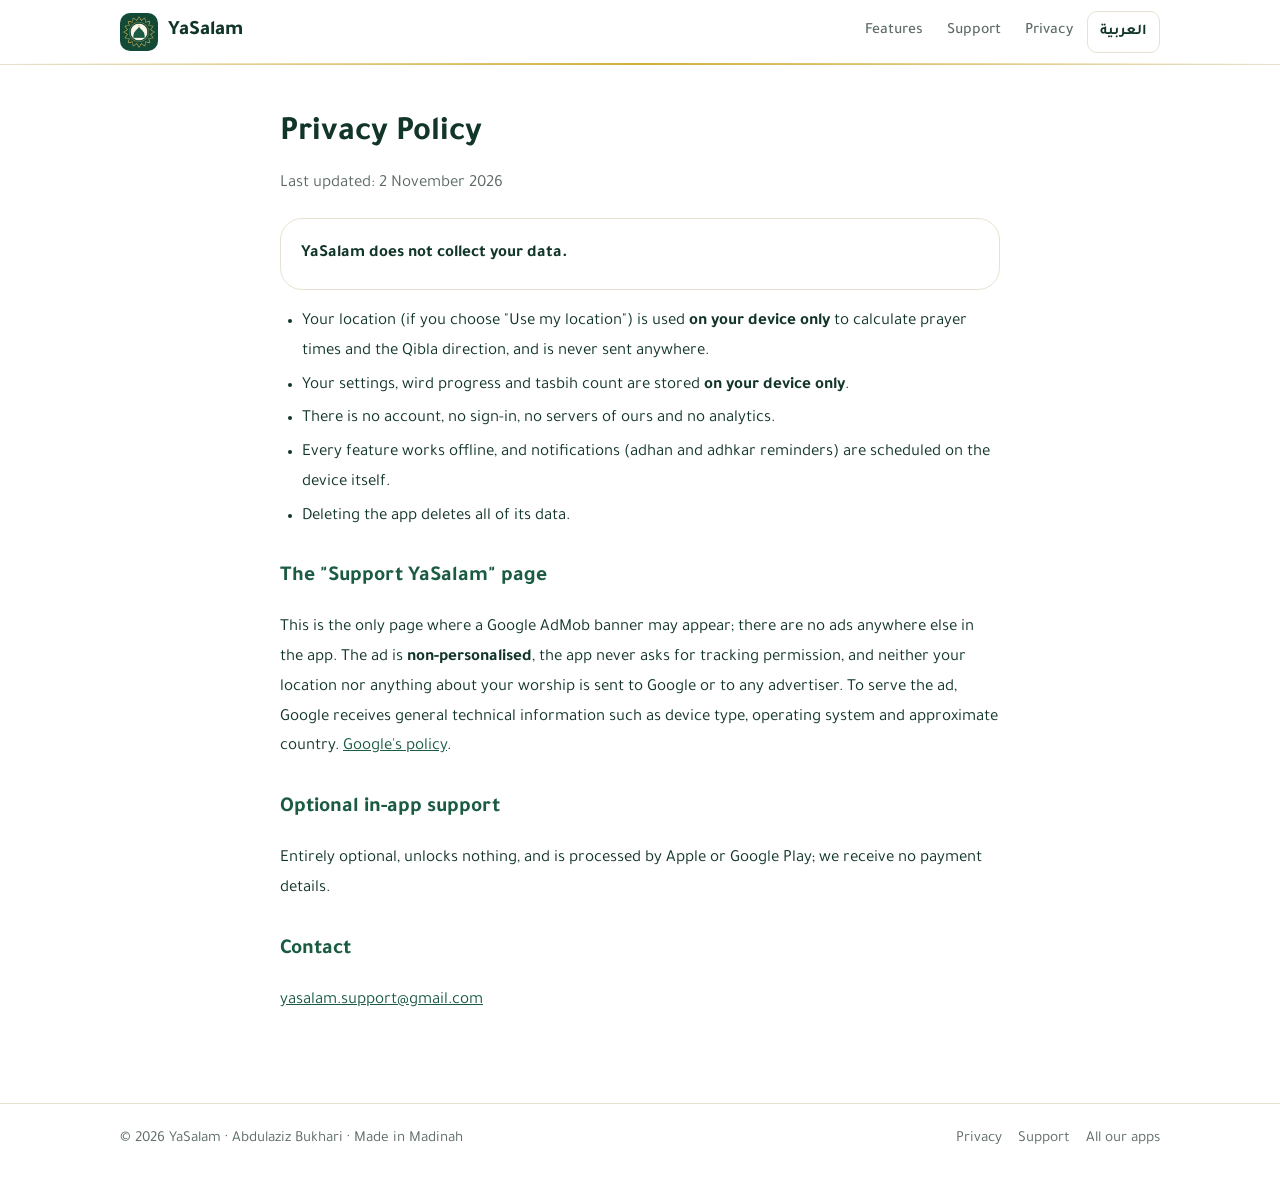
==== privacy.html @ 7290b542 "YaSalam website: landing, privacy, support Co-Authored-By: Claude Opus 5.5 <noreply@anthropic.com> C" ====
<!doctype html>
<html lang="ar" dir="rtl" data-l="ar">
<head>
<meta charset="utf-8">
<meta name="viewport" content="width=device-width, initial-scale=1, viewport-fit=cover">
<title>سياسة الخصوصية · ياسلام</title>
<meta name="description" content="سياسة الخصوصية لتطبيق ياسلام. YaSalam privacy policy.">
<meta name="theme-color" content="#FFFFFF" media="(prefers-color-scheme: light)">
<meta name="theme-color" content="#0F2A20" media="(prefers-color-scheme: dark)">
<meta property="og:title" content="سياسة الخصوصية · ياسلام">
<meta property="og:description" content="سياسة الخصوصية لتطبيق ياسلام. YaSalam privacy policy.">
<meta property="og:image" content="https://bukhaa0s-cyber.github.io/yasalam-app/img/og-ar.jpg">
<meta property="og:type" content="website">
<link rel="icon" href="img/favicon.png">
<link rel="apple-touch-icon" href="img/apple-touch-icon.png">
<link rel="preconnect" href="https://fonts.googleapis.com">
<link rel="preconnect" href="https://fonts.gstatic.com" crossorigin>
<link href="https://fonts.googleapis.com/css2?family=Amiri:wght@400;700&family=Tajawal:wght@400;500;700;800&display=swap" rel="stylesheet">
<link rel="stylesheet" href="site.css">
<script src="lang.js"></script>
</head>
<body>
<header class="top"><div class="wrap">
  <a class="brand" href="./"><img src="img/icon-512.png" alt="" width="38" height="38"><span class="ar">ياسلام</span><span class="en">YaSalam</span></a>
  <nav class="nav">
    <a class="hide-sm" href="./#features"><span class="ar">المزايا</span><span class="en">Features</span></a>
    <a href="support.html"><span class="ar">الدعم</span><span class="en">Support</span></a>
    <a class="hide-sm" href="privacy.html"><span class="ar">الخصوصية</span><span class="en">Privacy</span></a>
    <button class="lang" onclick="toggleLang()"><span class="ar">English</span><span class="en">العربية</span></button>
  </nav>
</div></header>

<main class="doc">
  <div class="ar">
    <h1>سياسة الخصوصية</h1><p class="date">آخر تحديث: ٢ نوفمبر ٢٠٢٦</p>
    <div class="card"><b>ياسلام لا يجمع بياناتك.</b></div>
    <ul>
      <li>موقعك (إن اخترت «استخدم موقعي») يُستعمل <b>على جهازك فقط</b> لحساب مواقيت الصلاة واتجاه القبلة، ولا يُرسل إلى أي مكان.</li>
      <li>إعداداتك وتقدّمك في الأوراد وعدّاد السبحة محفوظة <b>على جهازك فقط</b>.</li>
      <li>لا يوجد حساب، ولا تسجيل دخول، ولا خوادم خاصة بنا، ولا تحليلات.</li>
      <li>التطبيق يعمل بدون إنترنت في كل وظائفه، والتنبيهات (الأذان وتذكير الأذكار) تُجدوَل على جهازك نفسه.</li>
      <li>إذا حذفت التطبيق، تُحذف كل بياناته معه.</li>
    </ul>
    <h2>صفحة «ادعم ياسلام»</h2>
    <p>هي الصفحة الوحيدة التي قد يظهر فيها بانر إعلاني من Google AdMob، ولا يظهر في أي مكان آخر من التطبيق. الإعلان <b>غير مخصّص</b>، ولا يطلب التطبيق إذن التتبّع، ولا يُرسل موقعك أو أي شيء عن عباداتك إلى Google أو إلى أي معلن. لعرض الإعلان تستقبل Google معلومات تقنية عامة مثل نوع الجهاز ونظامه والبلد التقريبي. <a href="https://policies.google.com/technologies/ads" rel="noopener">سياسة Google</a>.</p>
    <h2>الدعم بالشراء داخل التطبيق</h2>
    <p>اختياري تماماً، ولا يفتح أي ميزة، وتتم معالجته بالكامل عبر Apple أو Google Play، ولا نستقبل أي بيانات دفع.</p>
    <h2>التواصل</h2>
    <p><a href="mailto:yasalam.support@gmail.com?subject=YaSalam">yasalam.support@gmail.com</a></p>
  </div>
  <div class="en">
    <h1>Privacy Policy</h1><p class="date">Last updated: 2 November 2026</p>
    <div class="card"><b>YaSalam does not collect your data.</b></div>
    <ul>
      <li>Your location (if you choose "Use my location") is used <b>on your device only</b> to calculate prayer times and the Qibla direction, and is never sent anywhere.</li>
      <li>Your settings, wird progress and tasbih count are stored <b>on your device only</b>.</li>
      <li>There is no account, no sign-in, no servers of ours and no analytics.</li>
      <li>Every feature works offline, and notifications (adhan and adhkar reminders) are scheduled on the device itself.</li>
      <li>Deleting the app deletes all of its data.</li>
    </ul>
    <h2>The "Support YaSalam" page</h2>
    <p>This is the only page where a Google AdMob banner may appear; there are no ads anywhere else in the app. The ad is <b>non-personalised</b>, the app never asks for tracking permission, and neither your location nor anything about your worship is sent to Google or to any advertiser. To serve the ad, Google receives general technical information such as device type, operating system and approximate country. <a href="https://policies.google.com/technologies/ads" rel="noopener">Google's policy</a>.</p>
    <h2>Optional in-app support</h2>
    <p>Entirely optional, unlocks nothing, and is processed by Apple or Google Play; we receive no payment details.</p>
    <h2>Contact</h2>
    <p><a href="mailto:yasalam.support@gmail.com?subject=YaSalam">yasalam.support@gmail.com</a></p>
  </div>
</main>
<footer><div class="wrap">
  <span>© 2026 <span class="ar">ياسلام · عبدالعزيز بخاري · صُنع في المدينة المنورة</span><span class="en">YaSalam · Abdulaziz Bukhari · Made in Madinah</span></span>
  <span class="links">
    <a href="privacy.html"><span class="ar">سياسة الخصوصية</span><span class="en">Privacy</span></a>
    <a href="support.html"><span class="ar">الدعم</span><span class="en">Support</span></a>
    <a href="/"><span class="ar">كل تطبيقاتنا</span><span class="en">All our apps</span></a>
  </span>
</div></footer>
</body>
</html>
---- site.css ----
:root{
  --bg:#FFFFFF; --bg2:#F7F4EA; --card:#FFFFFF; --ink:#12352A; --muted:#5D6B64; --line:#E7E1CF;
  --green:#1A5B42; --green2:#134A35; --gold:#D4AF37; --goldt:#8A6A18; --radius:22px;
}
@media (prefers-color-scheme:dark){
  :root:not([data-theme="light"]){--bg:#0F2A20;--bg2:#13342A;--card:#16392E;--ink:#F3EFE3;--muted:#A9B8B0;--line:#24493C;--green:#7FC4A3;--green2:#0F2A20;--gold:#E2C15A;--goldt:#E2C15A}
}
:root[data-theme="dark"]{--bg:#0F2A20;--bg2:#13342A;--card:#16392E;--ink:#F3EFE3;--muted:#A9B8B0;--line:#24493C;--green:#7FC4A3;--green2:#0F2A20;--gold:#E2C15A;--goldt:#E2C15A}
*{box-sizing:border-box}
html{-webkit-text-size-adjust:100%;scroll-behavior:smooth}
body{margin:0;background:var(--bg);color:var(--ink);font:17px/1.75 'Tajawal',-apple-system,'Segoe UI',Roboto,sans-serif;-webkit-font-smoothing:antialiased}
html[data-l='ar'] .en,html[data-l='en'] .ar{display:none!important}
a{color:var(--green)}
img{display:block;max-width:100%}
.wrap{max-width:1080px;margin:0 auto;padding:0 20px}
.amiri{font-family:'Amiri',serif}
header.top{position:sticky;top:0;z-index:10;background:color-mix(in srgb,var(--bg) 88%,transparent);backdrop-filter:blur(12px);border-bottom:1px solid var(--line)}
header.top::after{content:'';position:absolute;inset:auto 0 -1px 0;height:2px;background:linear-gradient(90deg,transparent,var(--gold),transparent)}
header.top .wrap{display:flex;align-items:center;justify-content:space-between;height:64px;gap:12px}
.brand{display:flex;align-items:center;gap:10px;text-decoration:none;color:var(--ink);font-weight:800;font-size:1.2em}
.brand img{width:38px;height:38px;border-radius:10px}
.nav{display:flex;align-items:center;gap:4px}
.nav a{text-decoration:none;color:var(--muted);font-weight:500;font-size:.92em;padding:8px 10px;border-radius:10px}
.nav a:hover{color:var(--ink);background:var(--bg2)}
.lang{border:1px solid var(--line);background:var(--card);color:var(--ink);border-radius:10px;padding:7px 12px;font:inherit;font-weight:700;font-size:.88em;cursor:pointer}
.lang:hover{border-color:var(--gold)}
@media (max-width:560px){.hide-sm{display:none}}

.hero{position:relative;text-align:center;padding:56px 0 24px;overflow:hidden}
.hero .arch{position:absolute;left:50%;top:0;transform:translateX(-50%);width:min(760px,140vw);height:auto;opacity:.9;z-index:-1;-webkit-mask-image:linear-gradient(#000 55%,transparent);mask-image:linear-gradient(#000 55%,transparent)}
.hero .icon{width:120px;height:120px;border-radius:28px;margin:40px auto 18px;box-shadow:0 0 0 2px var(--gold),0 24px 40px -18px rgba(19,74,53,.5)}
.hero h1{margin:0;font-size:clamp(2.6em,8vw,4em);line-height:1.1;font-weight:800;color:var(--ink)}
.hero .sub{margin:12px auto 0;max-width:620px;font-size:1.15em;color:var(--muted)}
.verse{margin:26px auto 0;max-width:640px;font-family:'Amiri',serif;font-size:1.45em;line-height:2;color:var(--green)}
.verse small{display:block;font-family:'Tajawal',sans-serif;font-size:.55em;color:var(--goldt)}
.cta{display:flex;flex-wrap:wrap;gap:10px;justify-content:center;margin:28px 0 0}
.btn{display:inline-flex;align-items:center;gap:8px;text-decoration:none;font-weight:700;padding:13px 22px;border-radius:14px;background:var(--green2);color:#fff;box-shadow:0 12px 24px -12px rgba(19,74,53,.6)}
:root[data-theme="dark"] .btn{background:var(--gold);color:#0F2A20}
@media (prefers-color-scheme:dark){:root:not([data-theme="light"]) .btn{background:var(--gold);color:#0F2A20}}
.btn.ghost{background:transparent;color:var(--ink);border:1px solid var(--line);box-shadow:none}
.soon{display:inline-flex;align-items:center;gap:8px;margin-top:16px;font-size:.9em;font-weight:500;color:var(--muted)}
.soon i{width:8px;height:8px;border-radius:50%;background:var(--gold);box-shadow:0 0 0 4px color-mix(in srgb,var(--gold) 25%,transparent)}

.shots{display:flex;gap:16px;overflow-x:auto;scroll-snap-type:x mandatory;padding:30px 20px 24px;margin:0 auto;max-width:1120px;scrollbar-width:thin}
.shots img{flex:0 0 auto;width:min(240px,62vw);border-radius:22px;scroll-snap-align:center;box-shadow:0 18px 36px -20px rgba(19,74,53,.45);border:1px solid var(--line)}

h2.sec{text-align:center;font-size:1.8em;margin:40px 0 6px}
h2.sec::after{content:'';display:block;width:56px;height:3px;margin:12px auto 0;border-radius:3px;background:var(--gold)}
p.sec{text-align:center;color:var(--muted);margin:0 0 22px}
.grid{display:grid;grid-template-columns:repeat(auto-fit,minmax(240px,1fr));gap:14px}
.f{background:var(--card);border:1px solid var(--line);border-radius:var(--radius);padding:20px}
.f .e{width:44px;height:44px;border-radius:12px;display:grid;place-items:center;background:color-mix(in srgb,var(--gold) 16%,transparent);color:var(--goldt);margin-bottom:10px}
.f .e svg{width:24px;height:24px}
.f h3{margin:0 0 4px;font-size:1.1em}
.f p{margin:0;color:var(--muted);font-size:.95em}
.free{margin:34px 0 0;background:var(--bg2);border:1px solid var(--line);border-radius:var(--radius);padding:24px;text-align:center}
.free h3{margin:0 0 6px;font-size:1.3em}
.free p{margin:0;color:var(--muted)}

.doc{max-width:760px;margin:0 auto;padding:40px 20px 20px}
.doc h1{font-size:2em;margin:0 0 4px}
.doc .date{color:var(--muted);margin:0 0 20px}
.doc h2{font-size:1.25em;margin:28px 0 8px;color:var(--green)}
.doc ul{padding-inline-start:22px}
.doc li{margin:4px 0}
.card{background:var(--card);border:1px solid var(--line);border-radius:var(--radius);padding:20px;margin:14px 0}
details{background:var(--card);border:1px solid var(--line);border-radius:16px;padding:14px 18px;margin:10px 0}
summary{cursor:pointer;font-weight:700}
details p{margin:10px 0 0;color:var(--muted)}

footer{margin-top:50px;border-top:1px solid var(--line);padding:22px 0 30px;color:var(--muted);font-size:.9em}
footer .wrap{display:flex;flex-wrap:wrap;gap:10px 22px;justify-content:space-between;align-items:center}
footer a{color:var(--muted);text-decoration:none}
footer a:hover{color:var(--ink)}
footer .links{display:flex;gap:16px;flex-wrap:wrap}
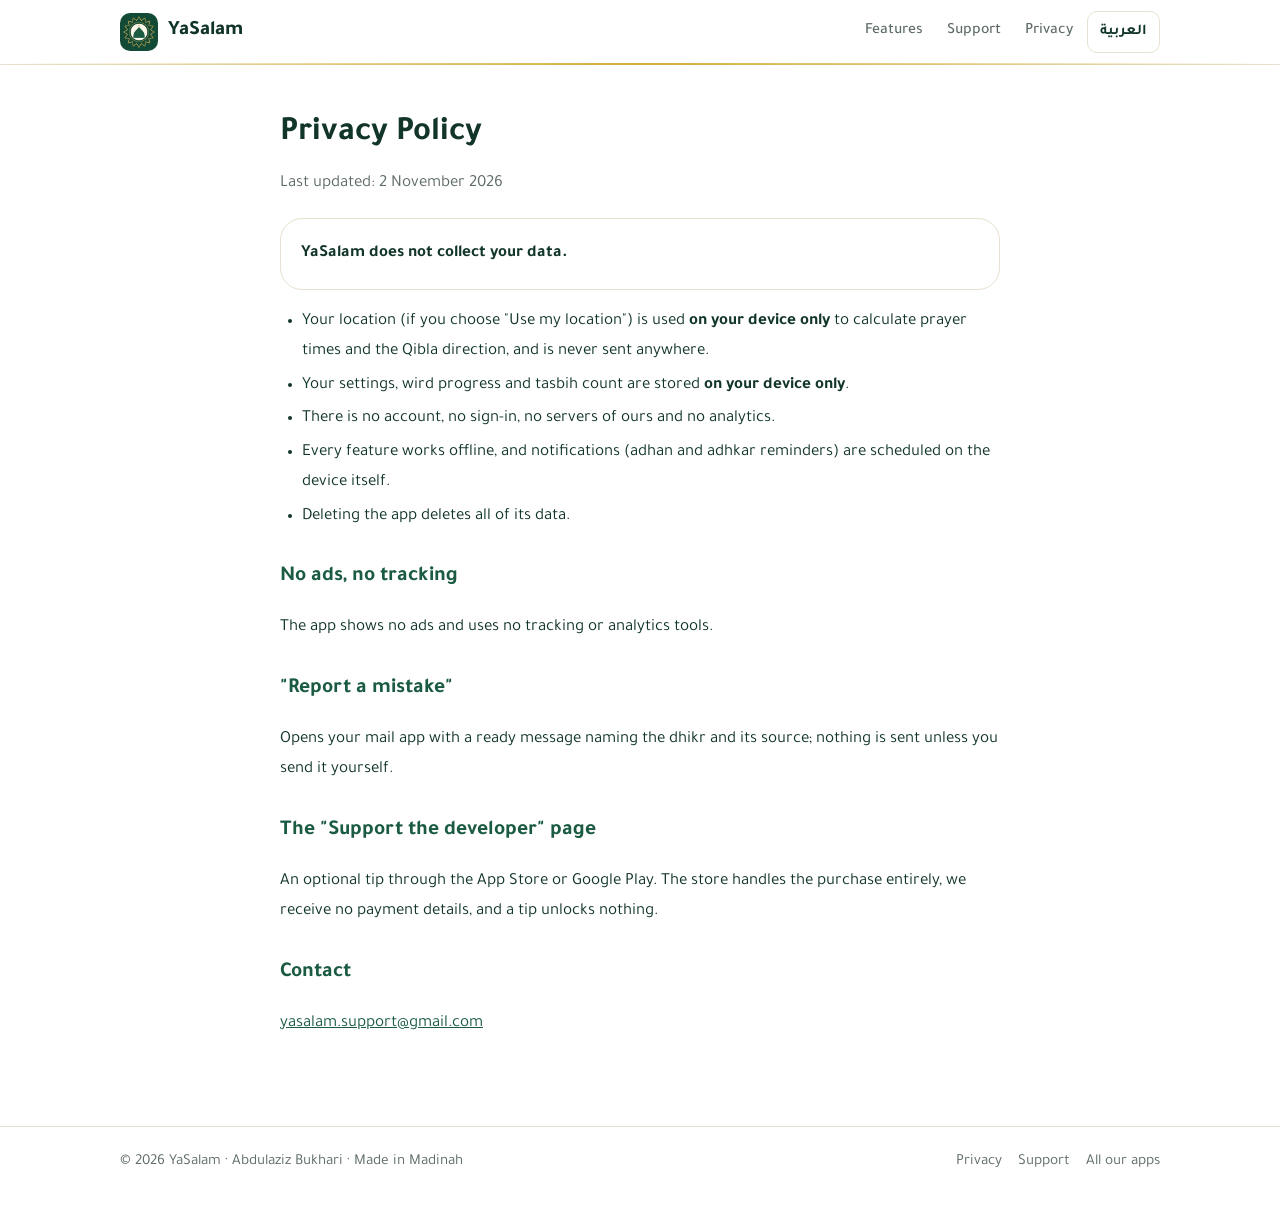
==== commit a3185e47: "No ads, «ادعم المطوّر», Ramadan, report a mistake Privacy page: no ads or tracking; the report link " ====
--- a/privacy.html
+++ b/privacy.html
@@ -41,10 +41,12 @@
       <li>التطبيق يعمل بدون إنترنت في كل وظائفه، والتنبيهات (الأذان وتذكير الأذكار) تُجدوَل على جهازك نفسه.</li>
       <li>إذا حذفت التطبيق، تُحذف كل بياناته معه.</li>
     </ul>
-    <h2>صفحة «ادعم ياسلام»</h2>
-    <p>هي الصفحة الوحيدة التي قد يظهر فيها بانر إعلاني من Google AdMob، ولا يظهر في أي مكان آخر من التطبيق. الإعلان <b>غير مخصّص</b>، ولا يطلب التطبيق إذن التتبّع، ولا يُرسل موقعك أو أي شيء عن عباداتك إلى Google أو إلى أي معلن. لعرض الإعلان تستقبل Google معلومات تقنية عامة مثل نوع الجهاز ونظامه والبلد التقريبي. <a href="https://policies.google.com/technologies/ads" rel="noopener">سياسة Google</a>.</p>
-    <h2>الدعم بالشراء داخل التطبيق</h2>
-    <p>اختياري تماماً، ولا يفتح أي ميزة، وتتم معالجته بالكامل عبر Apple أو Google Play، ولا نستقبل أي بيانات دفع.</p>
+    <h2>لا إعلانات ولا تتبّع</h2>
+    <p>لا يعرض التطبيق أي إعلانات، ولا يستخدم أي أدوات تتبّع أو تحليلات.</p>
+    <h2>«أبلغ عن خطأ»</h2>
+    <p>يفتح تطبيق البريد عندك برسالة جاهزة فيها اسم الذكر ومصدره، ولا يُرسل شيء إلا إذا أرسلته أنت.</p>
+    <h2>صفحة «ادعم المطوّر»</h2>
+    <p>إكرامية اختيارية عبر متجر Apple أو Google Play. يعالج المتجر عملية الشراء بالكامل، ولا نستقبل أي بيانات دفع، والإكرامية لا تفتح أي ميزة.</p>
     <h2>التواصل</h2>
     <p><a href="mailto:yasalam.support@gmail.com?subject=YaSalam">yasalam.support@gmail.com</a></p>
   </div>
@@ -58,10 +60,12 @@
       <li>Every feature works offline, and notifications (adhan and adhkar reminders) are scheduled on the device itself.</li>
       <li>Deleting the app deletes all of its data.</li>
     </ul>
-    <h2>The "Support YaSalam" page</h2>
-    <p>This is the only page where a Google AdMob banner may appear; there are no ads anywhere else in the app. The ad is <b>non-personalised</b>, the app never asks for tracking permission, and neither your location nor anything about your worship is sent to Google or to any advertiser. To serve the ad, Google receives general technical information such as device type, operating system and approximate country. <a href="https://policies.google.com/technologies/ads" rel="noopener">Google's policy</a>.</p>
-    <h2>Optional in-app support</h2>
-    <p>Entirely optional, unlocks nothing, and is processed by Apple or Google Play; we receive no payment details.</p>
+    <h2>No ads, no tracking</h2>
+    <p>The app shows no ads and uses no tracking or analytics tools.</p>
+    <h2>"Report a mistake"</h2>
+    <p>Opens your mail app with a ready message naming the dhikr and its source; nothing is sent unless you send it yourself.</p>
+    <h2>The "Support the developer" page</h2>
+    <p>An optional tip through the App Store or Google Play. The store handles the purchase entirely, we receive no payment details, and a tip unlocks nothing.</p>
     <h2>Contact</h2>
     <p><a href="mailto:yasalam.support@gmail.com?subject=YaSalam">yasalam.support@gmail.com</a></p>
   </div>
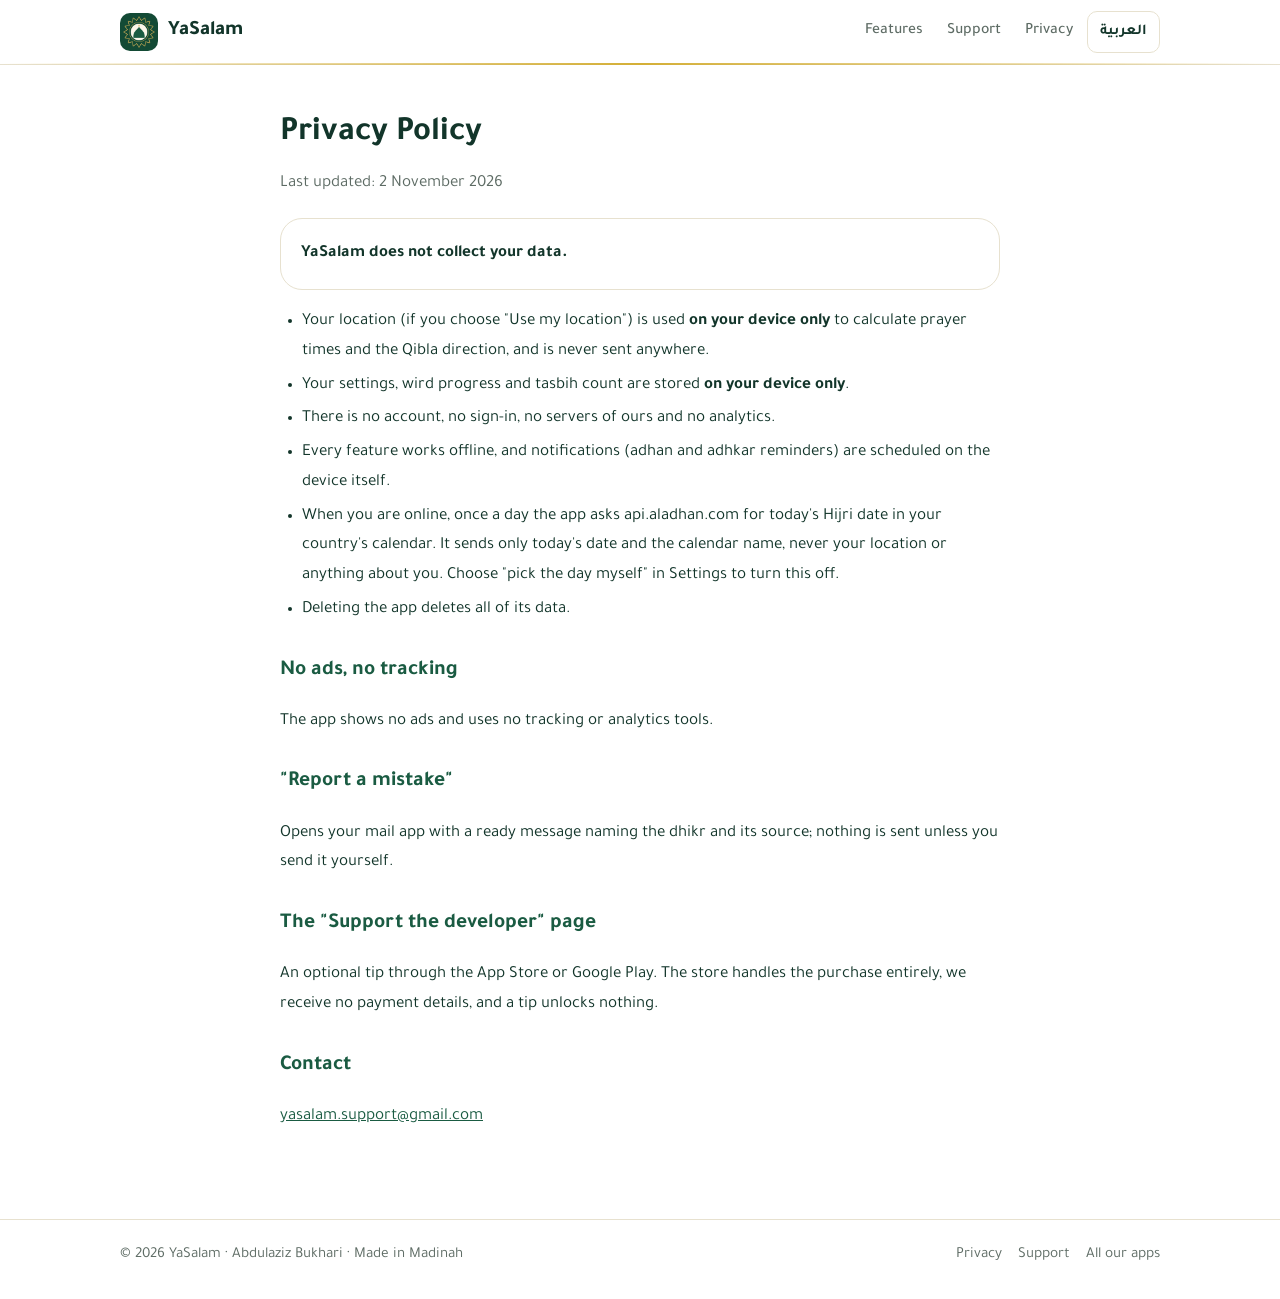
==== commit c0136a6c: "Privacy + FAQ: automatic Hijri date (one daily date request, can be turned off) Co-Authored-By: Clau" ====
--- a/privacy.html
+++ b/privacy.html
@@ -39,6 +39,7 @@
       <li>إعداداتك وتقدّمك في الأوراد وعدّاد السبحة محفوظة <b>على جهازك فقط</b>.</li>
       <li>لا يوجد حساب، ولا تسجيل دخول، ولا خوادم خاصة بنا، ولا تحليلات.</li>
       <li>التطبيق يعمل بدون إنترنت في كل وظائفه، والتنبيهات (الأذان وتذكير الأذكار) تُجدوَل على جهازك نفسه.</li>
+      <li>عند توفر الاتصال يسأل التطبيق مرة في اليوم موقع api.aladhan.com عن تاريخ اليوم الهجري حسب تقويم بلدك، ولا يرسل إلا تاريخ اليوم واسم التقويم، لا موقعك ولا أي شيء عنك. ويمكنك إيقاف ذلك باختيار «أختار اليوم بنفسي» في الإعدادات.</li>
       <li>إذا حذفت التطبيق، تُحذف كل بياناته معه.</li>
     </ul>
     <h2>لا إعلانات ولا تتبّع</h2>
@@ -58,6 +59,7 @@
       <li>Your settings, wird progress and tasbih count are stored <b>on your device only</b>.</li>
       <li>There is no account, no sign-in, no servers of ours and no analytics.</li>
       <li>Every feature works offline, and notifications (adhan and adhkar reminders) are scheduled on the device itself.</li>
+      <li>When you are online, once a day the app asks api.aladhan.com for today's Hijri date in your country's calendar. It sends only today's date and the calendar name, never your location or anything about you. Choose "pick the day myself" in Settings to turn this off.</li>
       <li>Deleting the app deletes all of its data.</li>
     </ul>
     <h2>No ads, no tracking</h2>
